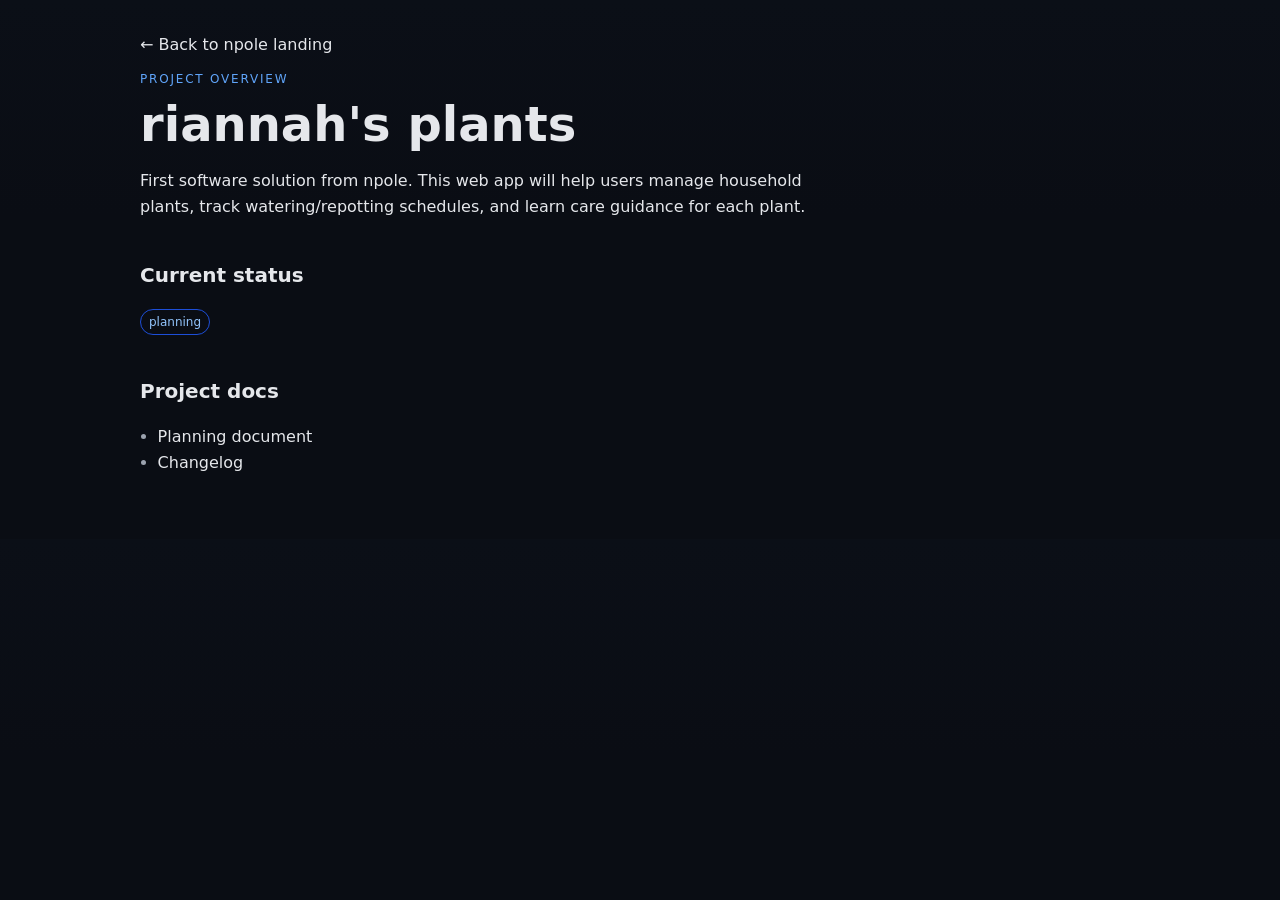
==== projects/riannahs-plants/index.html @ 62f33355 "feat: add ongoing projects status section with riannah's plants docs" ====
<!doctype html>
<html lang="en">
  <head>
    <meta charset="UTF-8" />
    <meta name="viewport" content="width=device-width, initial-scale=1.0" />
    <title>riannah's plants · npole projects</title>
    <link rel="stylesheet" href="/styles.css" />
  </head>
  <body>
    <main class="container project-page">
      <a href="/">← Back to npole landing</a>
      <p class="eyebrow">project overview</p>
      <h1>riannah's plants</h1>
      <p>
        First software solution from npole. This web app will help users manage household plants,
        track watering/repotting schedules, and learn care guidance for each plant.
      </p>

      <section>
        <h2>Current status</h2>
        <p><span class="status status-planning">planning</span></p>
      </section>

      <section>
        <h2>Project docs</h2>
        <ul>
          <li><a href="/projects/riannahs-plants/plan.html">Planning document</a></li>
          <li><a href="/projects/riannahs-plants/changelog.html">Changelog</a></li>
        </ul>
      </section>
    </main>
  </body>
</html>
---- styles.css ----
:root {
  --bg: #0b0f17;
  --panel: #111827;
  --text: #e5e7eb;
  --muted: #9ca3af;
  --accent: #60a5fa;
  --accent-2: #3b82f6;
  --border: #1f2937;
}

* { box-sizing: border-box; }
html, body { margin: 0; padding: 0; }
body {
  font-family: Inter, system-ui, -apple-system, Segoe UI, Roboto, sans-serif;
  background: linear-gradient(180deg, var(--bg), #0a0d14 40%);
  color: var(--text);
  line-height: 1.6;
}

.container {
  width: min(1000px, 92vw);
  margin: 0 auto;
}

nav {
  display: flex;
  justify-content: space-between;
  padding: 1rem 0;
}

.brand {
  font-weight: 700;
  letter-spacing: 0.3px;
}

a { color: var(--text); text-decoration: none; }
a:hover { color: var(--accent); }

.hero {
  padding: 4rem 0 2rem;
}

.eyebrow {
  color: var(--accent);
  text-transform: uppercase;
  letter-spacing: 1.8px;
  font-size: 0.75rem;
  margin-bottom: 0.5rem;
}

h1 {
  margin: 0 0 1rem;
  font-size: clamp(2rem, 5vw, 3rem);
  line-height: 1.15;
}

h2 {
  margin-top: 2.5rem;
  font-size: 1.25rem;
}

p { color: var(--text); max-width: 70ch; }

ul { padding-left: 1.1rem; color: var(--muted); }

.actions {
  display: flex;
  gap: 0.75rem;
  margin-top: 1.2rem;
}

.btn {
  border: 1px solid var(--border);
  padding: 0.55rem 0.95rem;
  border-radius: 0.5rem;
  background: transparent;
}

.btn.primary {
  background: linear-gradient(180deg, var(--accent), var(--accent-2));
  color: #031024;
  border: none;
  font-weight: 600;
}

.footer {
  color: var(--muted);
  border-top: 1px solid var(--border);
  margin-top: 3rem;
  padding: 1rem 0 2rem;
}

.project-grid {
  display: grid;
  grid-template-columns: repeat(auto-fit, minmax(260px, 1fr));
  gap: 1rem;
  margin-top: 1rem;
}

.project-card {
  border: 1px solid var(--border);
  background: rgba(17, 24, 39, 0.45);
  padding: 1rem;
  border-radius: 0.75rem;
}

.project-card header {
  display: flex;
  align-items: center;
  justify-content: space-between;
  gap: 0.75rem;
}

.project-card h3 {
  margin: 0;
  font-size: 1rem;
}

.project-links {
  display: flex;
  gap: 0.9rem;
}

.status {
  display: inline-block;
  padding: 0.15rem 0.5rem;
  border-radius: 999px;
  font-size: 0.75rem;
  border: 1px solid var(--border);
}

.status-planning {
  color: #93c5fd;
  border-color: #1d4ed8;
}

.status-in-progress {
  color: #86efac;
  border-color: #15803d;
}

.status-blocked {
  color: #fca5a5;
  border-color: #b91c1c;
}

.status-done {
  color: #a7f3d0;
  border-color: #047857;
}

.status-unknown {
  color: var(--muted);
}

.muted {
  color: var(--muted);
}

.project-page {
  padding: 2rem 0 3rem;
}
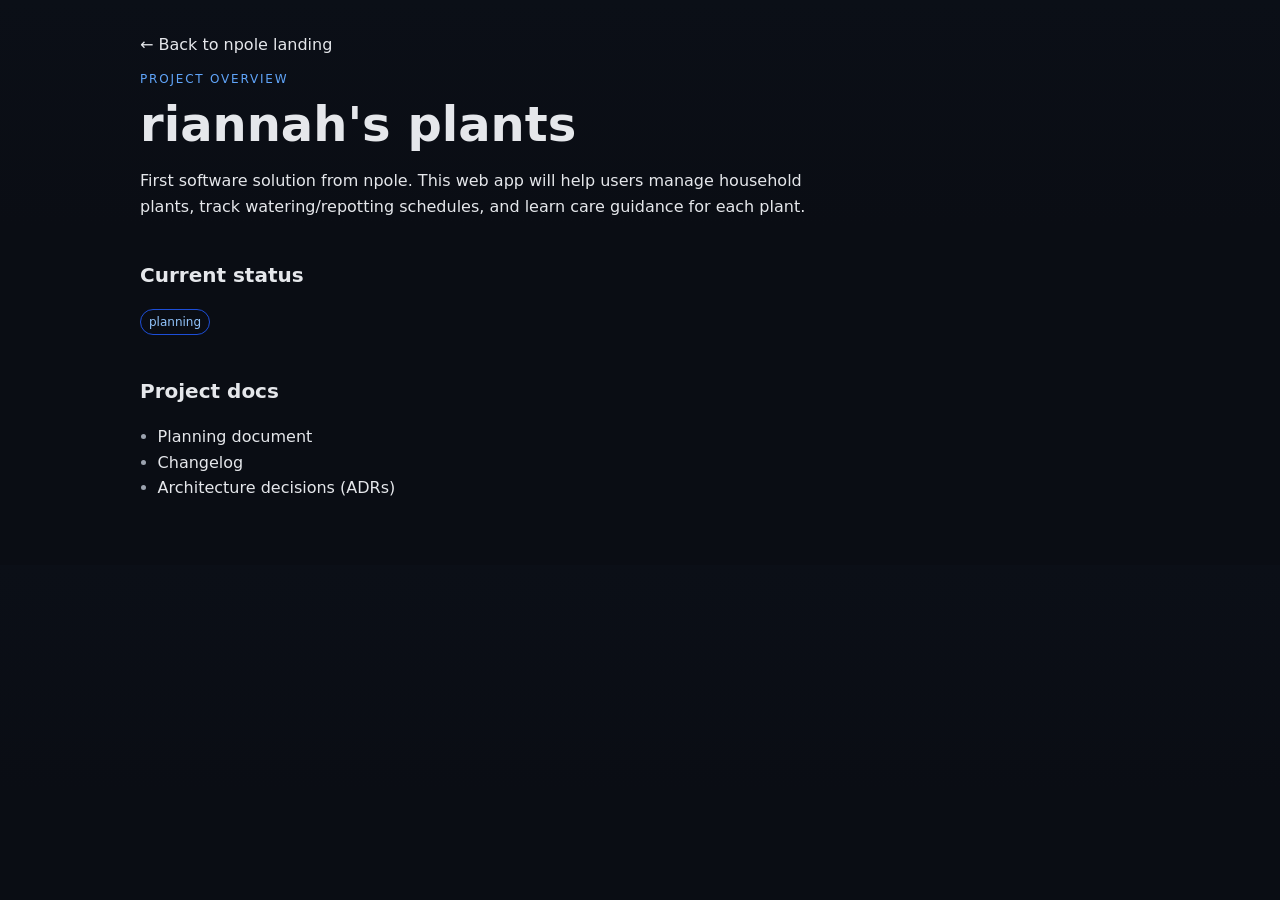
==== commit 5de9593c: "docs: expand riannah's plants plan and add ADRs" ====
--- a/projects/riannahs-plants/index.html
+++ b/projects/riannahs-plants/index.html
@@ -26,6 +26,7 @@
         <ul>
           <li><a href="/projects/riannahs-plants/plan.html">Planning document</a></li>
           <li><a href="/projects/riannahs-plants/changelog.html">Changelog</a></li>
+          <li><a href="/projects/riannahs-plants/adrs/ADR-0001-cloudflare-native-stack.md">Architecture decisions (ADRs)</a></li>
         </ul>
       </section>
     </main>
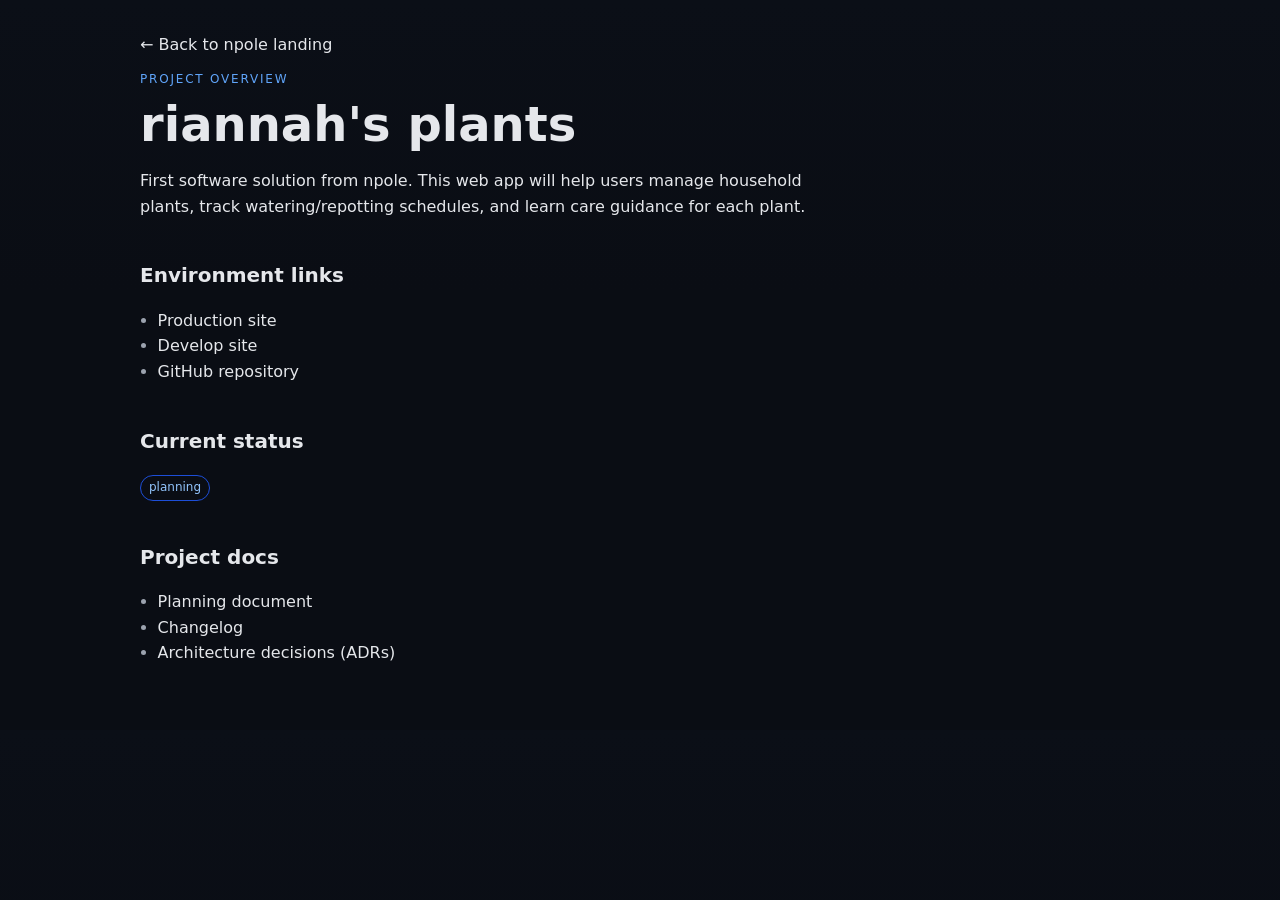
==== commit 36c0ec24: "docs: keep riannahs-plants status current and add repo/dev/prod links" ====
--- a/projects/riannahs-plants/index.html
+++ b/projects/riannahs-plants/index.html
@@ -16,6 +16,16 @@
         track watering/repotting schedules, and learn care guidance for each plant.
       </p>
 
+
+      <section>
+        <h2>Environment links</h2>
+        <ul>
+          <li><a href="https://riannahs-plants.pages.dev" target="_blank" rel="noreferrer">Production site</a></li>
+          <li><a href="https://riannahs-plants-develop.pages.dev" target="_blank" rel="noreferrer">Develop site</a></li>
+          <li><a href="https://github.com/npole-org/riannahs-plants" target="_blank" rel="noreferrer">GitHub repository</a></li>
+        </ul>
+      </section>
+
       <section>
         <h2>Current status</h2>
         <p><span class="status status-planning">planning</span></p>
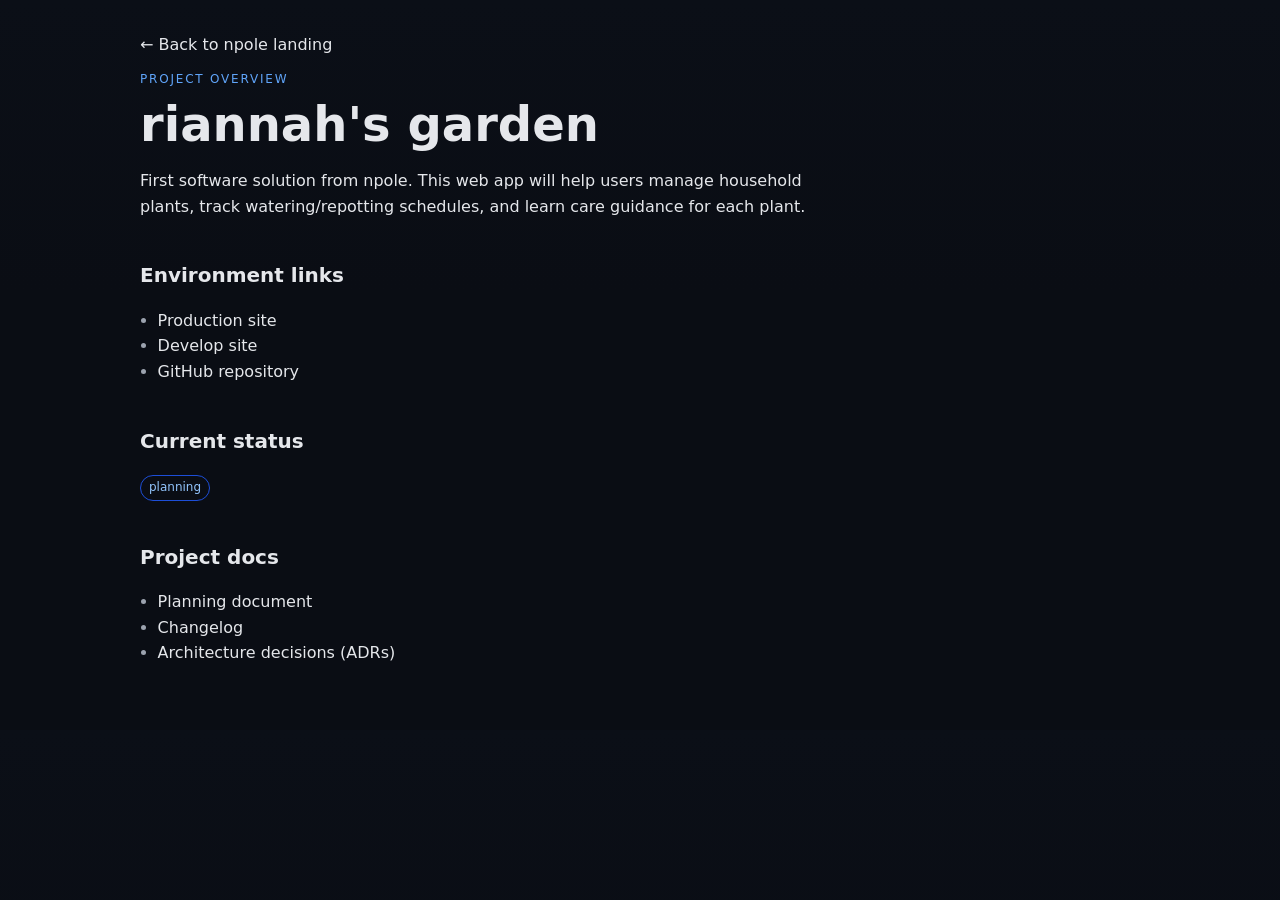
==== commit 9583020d: "docs(branding): rename project display to riannah's garden" ====
--- a/projects/riannahs-plants/index.html
+++ b/projects/riannahs-plants/index.html
@@ -3,14 +3,14 @@
   <head>
     <meta charset="UTF-8" />
     <meta name="viewport" content="width=device-width, initial-scale=1.0" />
-    <title>riannah's plants · npole projects</title>
+    <title>riannah's garden · npole projects</title>
     <link rel="stylesheet" href="/styles.css" />
   </head>
   <body>
     <main class="container project-page">
       <a href="/">← Back to npole landing</a>
       <p class="eyebrow">project overview</p>
-      <h1>riannah's plants</h1>
+      <h1>riannah's garden</h1>
       <p>
         First software solution from npole. This web app will help users manage household plants,
         track watering/repotting schedules, and learn care guidance for each plant.
